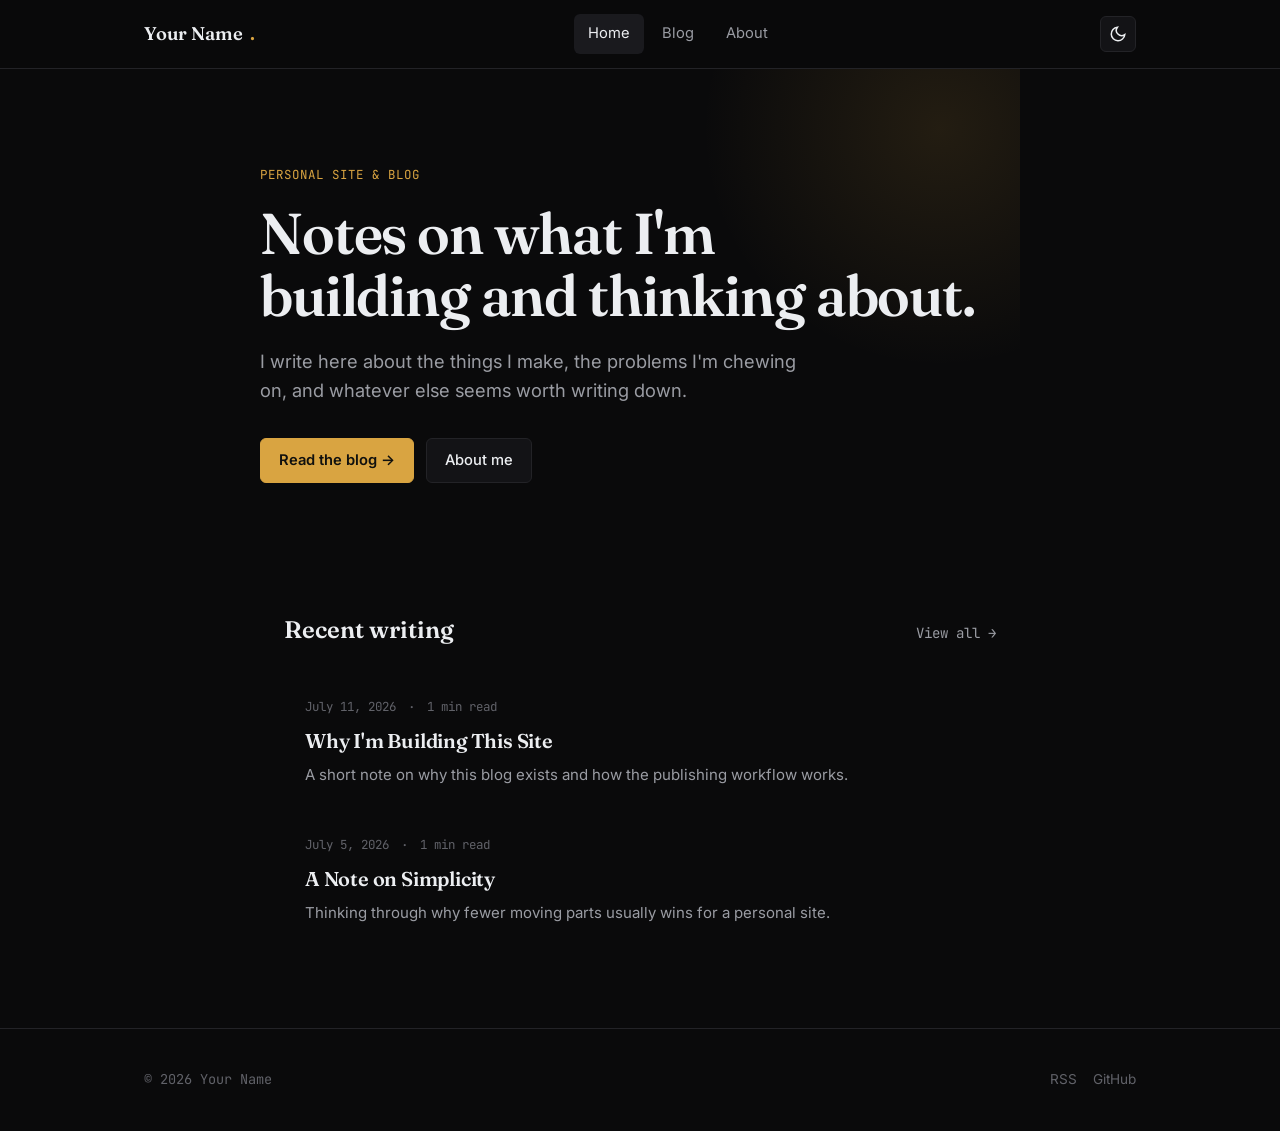
==== index.html @ 6873979b "Sifirdan kusursuz kurulum" ====
<!DOCTYPE html>
<html lang="en">
<head>
<meta charset="UTF-8">
<meta name="viewport" content="width=device-width, initial-scale=1.0">
<title>Your Name — Personal Site</title>
<meta name="description" content="Personal site and blog. Notes on things I'm building and thinking about.">

<!-- Open Graph / social preview -->
<meta property="og:type" content="website">
<meta property="og:title" content="Your Name — Personal Site">
<meta property="og:description" content="Personal site and blog. Notes on things I'm building and thinking about.">
<meta property="og:image" content="assets/img/og-cover.png">
<meta name="twitter:card" content="summary_large_image">

<link rel="icon" type="image/svg+xml" href="assets/img/favicon.svg">
<link rel="canonical" href="./">

<!-- Fonts -->
<link rel="preconnect" href="https://fonts.googleapis.com">
<link rel="preconnect" href="https://fonts.gstatic.com" crossorigin>
<link href="https://fonts.googleapis.com/css2?family=Fraunces:opsz,wght@9..144,500;9..144,600&family=Inter:wght@400;500;600&family=JetBrains+Mono:wght@400;500&display=swap" rel="stylesheet">

<link rel="stylesheet" href="assets/css/style.css">
<script src="assets/js/theme.js"></script>
</head>
<body>

<div id="reading-progress"></div>

<nav class="site-nav">
  <div class="inner">
    <a href="index.html" class="brand">Your Name<span class="dot">.</span></a>
    <div class="nav-links" id="nav-links">
      <a href="index.html">Home</a>
      <a href="blog.html">Blog</a>
      <a href="about.html">About</a>
    </div>
    <div class="nav-actions">
      <button class="icon-btn" id="theme-toggle" aria-label="Toggle color theme" aria-pressed="false">
        <svg viewBox="0 0 24 24" fill="none" stroke="currentColor" stroke-width="2"><path d="M21 12.79A9 9 0 1 1 11.21 3 7 7 0 0 0 21 12.79z"/></svg>
      </button>
      <button class="icon-btn nav-toggle" id="nav-toggle" aria-label="Toggle menu">
        <svg viewBox="0 0 24 24" fill="none" stroke="currentColor" stroke-width="2"><line x1="3" y1="6" x2="21" y2="6"/><line x1="3" y1="12" x2="21" y2="12"/><line x1="3" y1="18" x2="21" y2="18"/></svg>
      </button>
    </div>
  </div>
</nav>

<main>
  <section class="hero wrap">
    <p class="eyebrow">Personal site &amp; blog</p>
    <h1>Notes on what I'm<br>building and thinking about.</h1>
    <p class="lead">I write here about the things I make, the problems I'm chewing on, and whatever
      else seems worth writing down.</p>
    <div class="cta-row">
      <a class="btn btn-primary" href="blog.html">Read the blog →</a>
      <a class="btn" href="about.html">About me</a>
    </div>
  </section>

  <section class="wrap">
    <div class="section-head">
      <h2>Recent writing</h2>
      <a href="blog.html">View all →</a>
    </div>
    <div class="post-list" id="recent-posts">
      <div class="skeleton skeleton-line" style="width:60%"></div>
      <div class="skeleton skeleton-line" style="width:40%"></div>
    </div>
  </section>
</main>

<footer class="site-footer">
  <div class="inner">
    <p>© <span id="year"></span> Your Name</p>
    <div class="links">
      <a href="rss.xml">RSS</a>
      <a href="https://github.com/your-username" target="_blank" rel="noopener">GitHub</a>
    </div>
  </div>
</footer>

<script>document.getElementById("year").textContent = new Date().getFullYear();</script>
<script src="assets/js/nav.js"></script>
<script type="module" src="assets/js/home.js"></script>
</body>
</html>
---- assets/css/style.css ----
/* ==========================================================================
   Design tokens
   Palette: near-black canvas + warm brass accent (not blue/green/terracotta
   default). Display face "Fraunces" (editorial serif) for headlines, "Inter"
   for UI/body, "JetBrains Mono" for code + meta/data readouts.
   ========================================================================== */
:root {
  --bg: #0a0a0b;
  --bg-elevated: #131316;
  --bg-hover: #1a1a1e;
  --border: #232327;
  --text: #eceef1;
  --text-muted: #9a9ca3;
  --text-faint: #616269;
  --accent: #d9a441;
  --accent-strong: #f0bc5e;
  --accent-soft: rgba(217, 164, 65, 0.12);
  --code-bg: #111113;
  --shadow: 0 8px 30px rgba(0, 0, 0, 0.35);
  --radius-sm: 6px;
  --radius: 10px;
  --radius-lg: 16px;
  --ease: cubic-bezier(0.16, 1, 0.3, 1);
  --font-display: "Fraunces", Georgia, serif;
  --font-body: "Inter", -apple-system, BlinkMacSystemFont, "Segoe UI", sans-serif;
  --font-mono: "JetBrains Mono", ui-monospace, Menlo, Consolas, monospace;
  --max-width: 760px;
  --max-width-wide: 1040px;
  color-scheme: dark;
}

:root[data-theme="light"] {
  --bg: #fbfbf9;
  --bg-elevated: #ffffff;
  --bg-hover: #f2f1ee;
  --border: #e7e5e0;
  --text: #17181a;
  --text-muted: #63656b;
  --text-faint: #97989d;
  --accent: #b1791f;
  --accent-strong: #96650f;
  --accent-soft: rgba(177, 121, 31, 0.1);
  --code-bg: #f4f3f0;
  --shadow: 0 8px 30px rgba(0, 0, 0, 0.08);
  color-scheme: light;
}

* { box-sizing: border-box; }
html { scroll-behavior: smooth; }

body {
  margin: 0;
  background: var(--bg);
  color: var(--text);
  font-family: var(--font-body);
  font-size: 16px;
  line-height: 1.6;
  -webkit-font-smoothing: antialiased;
  transition: background .25s var(--ease), color .25s var(--ease);
}

@media (prefers-reduced-motion: reduce) {
  html { scroll-behavior: auto; }
  * { animation-duration: 0.01ms !important; transition-duration: 0.01ms !important; }
}

a { color: inherit; text-decoration: none; }
img { max-width: 100%; display: block; border-radius: var(--radius); }
::selection { background: var(--accent-soft); color: var(--text); }

.wrap { max-width: var(--max-width); margin: 0 auto; padding: 0 24px; }
.wrap-wide { max-width: var(--max-width-wide); margin: 0 auto; padding: 0 24px; }

/* ---------------------------------- Reading progress bar ---------------------------------- */
#reading-progress {
  position: fixed; top: 0; left: 0; height: 3px; width: 0%;
  background: linear-gradient(90deg, var(--accent), var(--accent-strong));
  z-index: 200; transition: width .1s linear;
}

/* ---------------------------------- Nav ---------------------------------- */
.site-nav {
  position: sticky; top: 0; z-index: 100;
  backdrop-filter: blur(14px) saturate(140%);
  background: color-mix(in srgb, var(--bg) 78%, transparent);
  border-bottom: 1px solid var(--border);
}
.site-nav .inner {
  max-width: var(--max-width-wide); margin: 0 auto; padding: 14px 24px;
  display: flex; align-items: center; justify-content: space-between;
}
.brand {
  font-family: var(--font-display); font-weight: 600; font-size: 1.15rem;
  letter-spacing: -0.01em; display: flex; align-items: center; gap: 8px;
}
.brand .dot { color: var(--accent); }
.nav-links { display: flex; align-items: center; gap: 4px; }
.nav-links a {
  padding: 8px 14px; border-radius: var(--radius-sm); font-size: 0.92rem;
  color: var(--text-muted); transition: color .2s var(--ease), background .2s var(--ease);
}
.nav-links a:hover, .nav-links a.active { color: var(--text); background: var(--bg-hover); }
.nav-actions { display: flex; align-items: center; gap: 8px; }

.icon-btn {
  width: 36px; height: 36px; display: grid; place-items: center;
  border-radius: var(--radius-sm); border: 1px solid var(--border);
  background: var(--bg-elevated); color: var(--text); cursor: pointer;
  transition: transform .15s var(--ease), background .2s var(--ease), border-color .2s var(--ease);
}
.icon-btn:hover { background: var(--bg-hover); border-color: var(--text-faint); }
.icon-btn:active { transform: scale(0.94); }
.icon-btn svg { width: 18px; height: 18px; }

.nav-toggle { display: none; }

@media (max-width: 720px) {
  .nav-links { position: fixed; inset: 60px 16px auto 16px; flex-direction: column;
    background: var(--bg-elevated); border: 1px solid var(--border); border-radius: var(--radius-lg);
    padding: 8px; box-shadow: var(--shadow); transform: translateY(-8px); opacity: 0; pointer-events: none;
    transition: all .22s var(--ease); }
  .nav-links.open { transform: translateY(0); opacity: 1; pointer-events: auto; }
  .nav-links a { width: 100%; }
  .nav-toggle { display: grid; }
}

/* ---------------------------------- Buttons ---------------------------------- */
.btn {
  display: inline-flex; align-items: center; gap: 8px; padding: 10px 18px;
  border-radius: var(--radius-sm); font-size: 0.92rem; font-weight: 500;
  border: 1px solid var(--border); cursor: pointer; background: var(--bg-elevated); color: var(--text);
  transition: all .2s var(--ease);
}
.btn:hover { border-color: var(--text-faint); transform: translateY(-1px); }
.btn-primary { background: var(--accent); border-color: var(--accent); color: #10100e; font-weight: 600; }
.btn-primary:hover { background: var(--accent-strong); border-color: var(--accent-strong); }

/* ---------------------------------- Hero ---------------------------------- */
.hero {
  padding: 96px 0 64px; position: relative; overflow: hidden;
}
.hero::before {
  content: ""; position: absolute; top: -180px; right: -160px; width: 480px; height: 480px;
  background: radial-gradient(circle, var(--accent-soft), transparent 70%);
  pointer-events: none;
}
.eyebrow {
  font-family: var(--font-mono); font-size: 0.78rem; letter-spacing: 0.08em; text-transform: uppercase;
  color: var(--accent); margin: 0 0 18px;
}
.hero h1 {
  font-family: var(--font-display); font-size: clamp(2.4rem, 5.5vw, 3.6rem); line-height: 1.08;
  letter-spacing: -0.02em; margin: 0 0 20px; font-weight: 600;
  opacity: 0; animation: rise .7s var(--ease) forwards;
}
.hero p.lead {
  font-size: 1.15rem; color: var(--text-muted); max-width: 46ch; margin: 0 0 32px;
  opacity: 0; animation: rise .7s .1s var(--ease) forwards;
}
.hero .cta-row { display: flex; gap: 12px; flex-wrap: wrap; opacity: 0; animation: rise .7s .2s var(--ease) forwards; }

@keyframes rise { from { opacity: 0; transform: translateY(14px); } to { opacity: 1; transform: translateY(0); } }

/* ---------------------------------- Section headers ---------------------------------- */
.section-head { display: flex; align-items: baseline; justify-content: space-between; margin: 64px 0 24px; }
.section-head h2 { font-family: var(--font-display); font-size: 1.5rem; font-weight: 600; margin: 0; }
.section-head a { font-size: 0.88rem; color: var(--text-muted); font-family: var(--font-mono); }
.section-head a:hover { color: var(--accent); }

/* ---------------------------------- Post cards ---------------------------------- */
.post-list { display: flex; flex-direction: column; gap: 2px; }
.post-card {
  display: block; padding: 22px 20px; border-radius: var(--radius); border: 1px solid transparent;
  transition: background .2s var(--ease), border-color .2s var(--ease), transform .2s var(--ease);
}
.post-card:hover { background: var(--bg-elevated); border-color: var(--border); transform: translateX(2px); }
.post-card .meta-row {
  display: flex; gap: 12px; align-items: center; font-family: var(--font-mono); font-size: 0.78rem;
  color: var(--text-faint); margin-bottom: 8px; flex-wrap: wrap;
}
.post-card h3 {
  font-family: var(--font-display); font-size: 1.25rem; font-weight: 600; margin: 0 0 6px; letter-spacing: -0.01em;
}
.post-card p { margin: 0; color: var(--text-muted); font-size: 0.94rem; }
.tag {
  display: inline-block; padding: 2px 10px; border-radius: 100px; border: 1px solid var(--border);
  color: var(--text-muted); font-size: 0.72rem; font-family: var(--font-mono);
}
.tag:hover { border-color: var(--accent); color: var(--accent); }
.empty-state { padding: 60px 20px; text-align: center; color: var(--text-muted); }
.empty-state h3 { font-family: var(--font-display); color: var(--text); margin-bottom: 8px; }

/* ---------------------------------- Search ---------------------------------- */
.search-box { position: relative; margin-bottom: 8px; }
.search-box input {
  width: 100%; padding: 14px 44px 14px 44px; border-radius: var(--radius); border: 1px solid var(--border);
  background: var(--bg-elevated); color: var(--text); font-size: 0.95rem; font-family: var(--font-body);
}
.search-box input:focus { outline: none; border-color: var(--accent); }
.search-box svg { position: absolute; left: 14px; top: 50%; transform: translateY(-50%); width: 18px; height: 18px; color: var(--text-faint); }
.search-count { font-family: var(--font-mono); font-size: 0.78rem; color: var(--text-faint); margin: 8px 0 0; }

/* ---------------------------------- Article layout ---------------------------------- */
.article-layout { display: grid; grid-template-columns: 1fr 220px; gap: 48px; align-items: start; padding: 48px 0 100px; }
.article-layout .wrap-wide { display: contents; }
@media (max-width: 980px) { .article-layout { grid-template-columns: 1fr; } .toc-col { display: none; } }

.article-head { margin-bottom: 36px; }
.article-head .meta-row {
  font-family: var(--font-mono); font-size: 0.8rem; color: var(--text-faint);
  display: flex; gap: 14px; flex-wrap: wrap; margin-bottom: 14px;
}
.article-head h1 {
  font-family: var(--font-display); font-size: clamp(2rem, 4.5vw, 2.8rem); line-height: 1.12;
  letter-spacing: -0.02em; margin: 0 0 14px;
}
.article-head .desc { color: var(--text-muted); font-size: 1.05rem; margin: 0 0 16px; }
.article-head .tags { display: flex; gap: 8px; flex-wrap: wrap; }

.toc-col { position: sticky; top: 90px; font-size: 0.85rem; }
.toc-col h4 { font-family: var(--font-mono); text-transform: uppercase; letter-spacing: .06em; font-size: .72rem; color: var(--text-faint); margin: 0 0 12px; }
.toc-col ol { list-style: none; margin: 0; padding: 0; border-left: 1px solid var(--border); }
.toc-col li { margin: 0; }
.toc-col a {
  display: block; padding: 6px 0 6px 14px; color: var(--text-muted); border-left: 2px solid transparent; margin-left: -1px;
  transition: color .15s, border-color .15s;
}
.toc-col a.level-3 { padding-left: 26px; font-size: .82em; }
.toc-col a:hover, .toc-col a.active { color: var(--accent); border-color: var(--accent); }

/* ---------------------------------- Markdown article content ---------------------------------- */
.article-content { font-size: 1.05rem; }
.article-content > * + * { margin-top: 1.3em; }
.article-content h2 {
  font-family: var(--font-display); font-size: 1.65rem; margin-top: 2.2em; scroll-margin-top: 90px; letter-spacing: -.01em;
}
.article-content h3 { font-family: var(--font-display); font-size: 1.28rem; margin-top: 1.8em; scroll-margin-top: 90px; }
.article-content p { color: var(--text); }
.article-content strong { color: var(--text); font-weight: 650; }
.article-content a { color: var(--accent); border-bottom: 1px solid var(--accent-soft); }
.article-content a:hover { border-color: var(--accent); }
.article-content ul, .article-content ol { padding-left: 1.4em; }
.article-content li + li { margin-top: .4em; }
.article-content blockquote {
  margin: 0; padding: 4px 0 4px 20px; border-left: 3px solid var(--accent);
  color: var(--text-muted); font-style: italic; position: relative;
}
.article-content code {
  font-family: var(--font-mono); background: var(--code-bg); padding: 2px 6px; border-radius: 4px; font-size: .88em;
  border: 1px solid var(--border);
}
.article-content pre {
  background: var(--code-bg); border: 1px solid var(--border); border-radius: var(--radius);
  padding: 18px 20px; overflow-x: auto; position: relative;
}
.article-content pre code { background: none; border: none; padding: 0; font-size: .87rem; line-height: 1.6; }
.code-copy-btn {
  position: absolute; top: 10px; right: 10px; font-family: var(--font-mono); font-size: .7rem;
  padding: 4px 10px; border-radius: 5px; border: 1px solid var(--border); background: var(--bg-elevated);
  color: var(--text-muted); cursor: pointer; opacity: 0; transition: opacity .15s;
}
.article-content pre:hover .code-copy-btn { opacity: 1; }
.code-copy-btn.copied { color: var(--accent); border-color: var(--accent); }
.article-content hr { border: none; border-top: 1px solid var(--border); margin: 2.4em 0; }
.article-content img { margin: 8px auto; }
.article-content figure { margin: 0; text-align: center; }
.article-content figcaption { font-size: .85rem; color: var(--text-faint); margin-top: 8px; }
.footnotes { margin-top: 4em; padding-top: 1.5em; border-top: 1px solid var(--border); font-size: .9rem; color: var(--text-muted); }
.footnotes ol { padding-left: 1.2em; }
.footnote-ref { font-size: .75em; vertical-align: super; color: var(--accent); }
.footnote-backref { margin-left: 6px; color: var(--accent); }

/* ---------------------------------- Prev/Next nav ---------------------------------- */
.post-nav { display: grid; grid-template-columns: 1fr 1fr; gap: 16px; margin-top: 64px; }
.post-nav a {
  border: 1px solid var(--border); border-radius: var(--radius); padding: 18px; display: block;
  transition: border-color .2s, background .2s;
}
.post-nav a:hover { border-color: var(--accent); background: var(--bg-elevated); }
.post-nav .dir { font-family: var(--font-mono); font-size: .72rem; color: var(--text-faint); text-transform: uppercase; letter-spacing: .05em; }
.post-nav .title { font-family: var(--font-display); margin-top: 6px; font-size: 1rem; }
.post-nav .next { text-align: right; grid-column: 2; }
@media (max-width: 560px) { .post-nav { grid-template-columns: 1fr; } .post-nav .next { text-align: left; grid-column: 1; } }

/* ---------------------------------- About page ---------------------------------- */
.about-page { padding: 72px 0 100px; }
.about-page h1 { font-family: var(--font-display); font-size: clamp(2rem, 5vw, 2.8rem); margin-bottom: 24px; }
.about-page .prose p { color: var(--text-muted); margin-bottom: 1.1em; font-size: 1.05rem; }
.about-page .prose strong { color: var(--text); }
.social-row { display: flex; gap: 10px; margin-top: 32px; flex-wrap: wrap; }

/* ---------------------------------- 404 ---------------------------------- */
.error-page {
  min-height: 70vh; display: flex; flex-direction: column; align-items: center; justify-content: center;
  text-align: center; padding: 40px 24px;
}
.error-page .code {
  font-family: var(--font-display); font-size: clamp(5rem, 18vw, 9rem); font-weight: 600; line-height: 1;
  color: var(--text); letter-spacing: -0.03em;
}
.error-page .code span { color: var(--accent); }
.error-page p { color: var(--text-muted); margin: 12px 0 28px; }

/* ---------------------------------- Footer ---------------------------------- */
.site-footer { border-top: 1px solid var(--border); padding: 40px 0; margin-top: 80px; }
.site-footer .inner { max-width: var(--max-width-wide); margin: 0 auto; padding: 0 24px; display: flex; justify-content: space-between; align-items: center; gap: 12px; flex-wrap: wrap; }
.site-footer p { color: var(--text-faint); font-size: .85rem; margin: 0; font-family: var(--font-mono); }
.site-footer .links { display: flex; gap: 16px; }
.site-footer a { color: var(--text-faint); font-size: .85rem; }
.site-footer a:hover { color: var(--accent); }

/* ---------------------------------- Skeleton loading ---------------------------------- */
.skeleton { background: linear-gradient(90deg, var(--bg-elevated) 25%, var(--bg-hover) 37%, var(--bg-elevated) 63%); background-size: 400% 100%; animation: shimmer 1.4s ease infinite; border-radius: var(--radius); }
@keyframes shimmer { 0% { background-position: 100% 50%; } 100% { background-position: 0 50%; } }
.skeleton-line { height: 14px; margin-bottom: 10px; }

/* ---------------------------------- Reveal-on-scroll ---------------------------------- */
.reveal { opacity: 0; transform: translateY(10px); transition: opacity .5s var(--ease), transform .5s var(--ease); }
.reveal.in { opacity: 1; transform: translateY(0); }
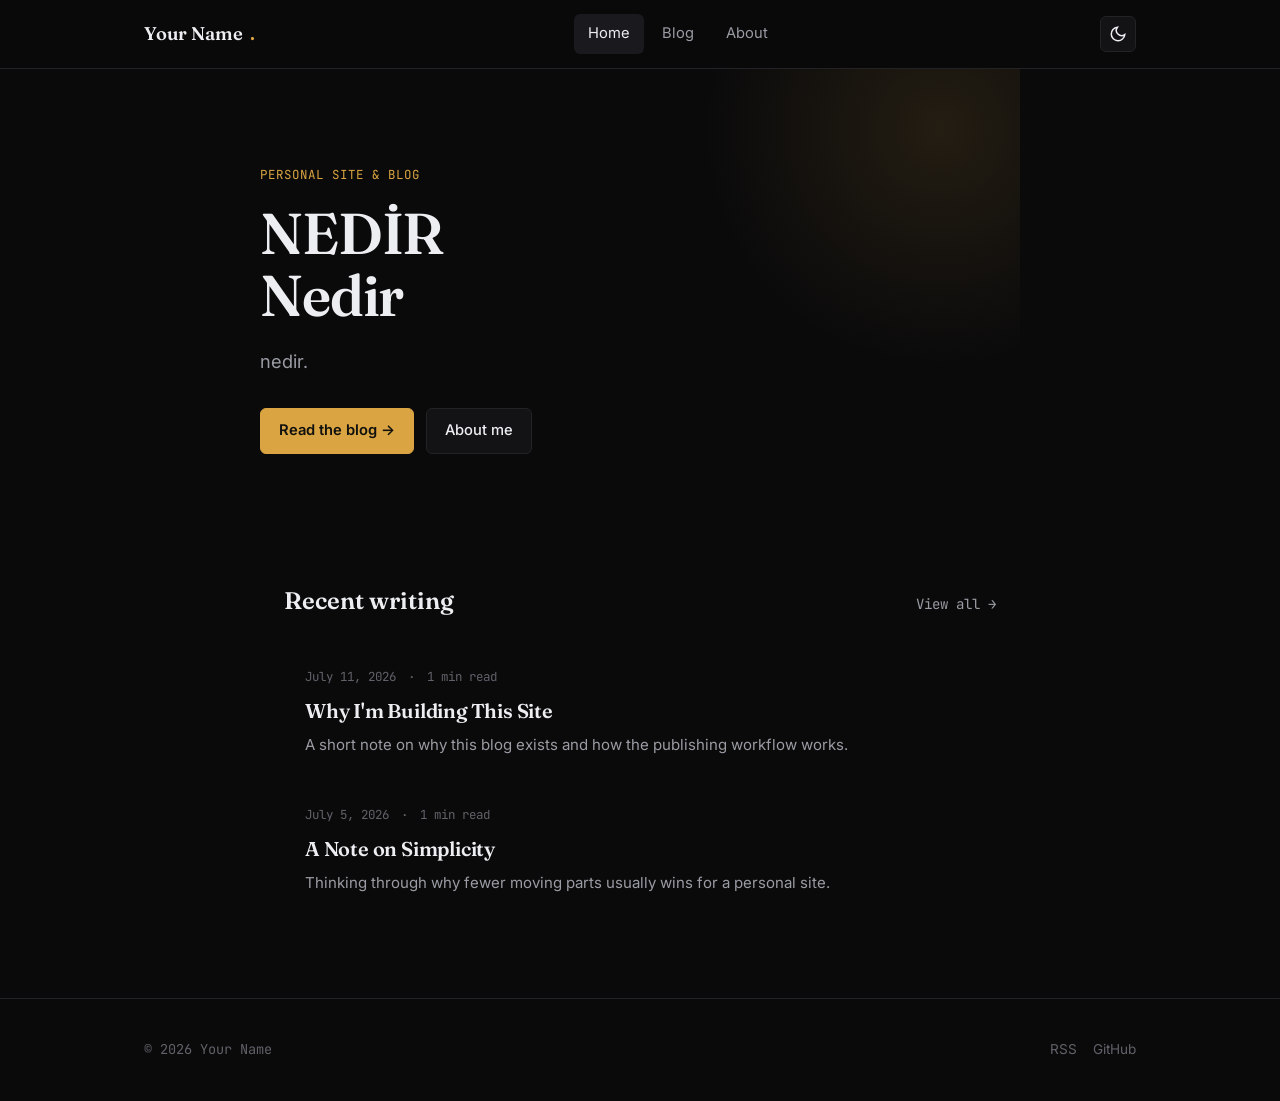
==== commit 859df1b7: "yeni yazi eklendi veya guncellendi" ====
--- a/index.html
+++ b/index.html
@@ -50,9 +50,8 @@
 <main>
   <section class="hero wrap">
     <p class="eyebrow">Personal site &amp; blog</p>
-    <h1>Notes on what I'm<br>building and thinking about.</h1>
-    <p class="lead">I write here about the things I make, the problems I'm chewing on, and whatever
-      else seems worth writing down.</p>
+    <h1>NEDİR<br>Nedir</h1>
+    <p class="lead">nedir.</p>
     <div class="cta-row">
       <a class="btn btn-primary" href="blog.html">Read the blog →</a>
       <a class="btn" href="about.html">About me</a>
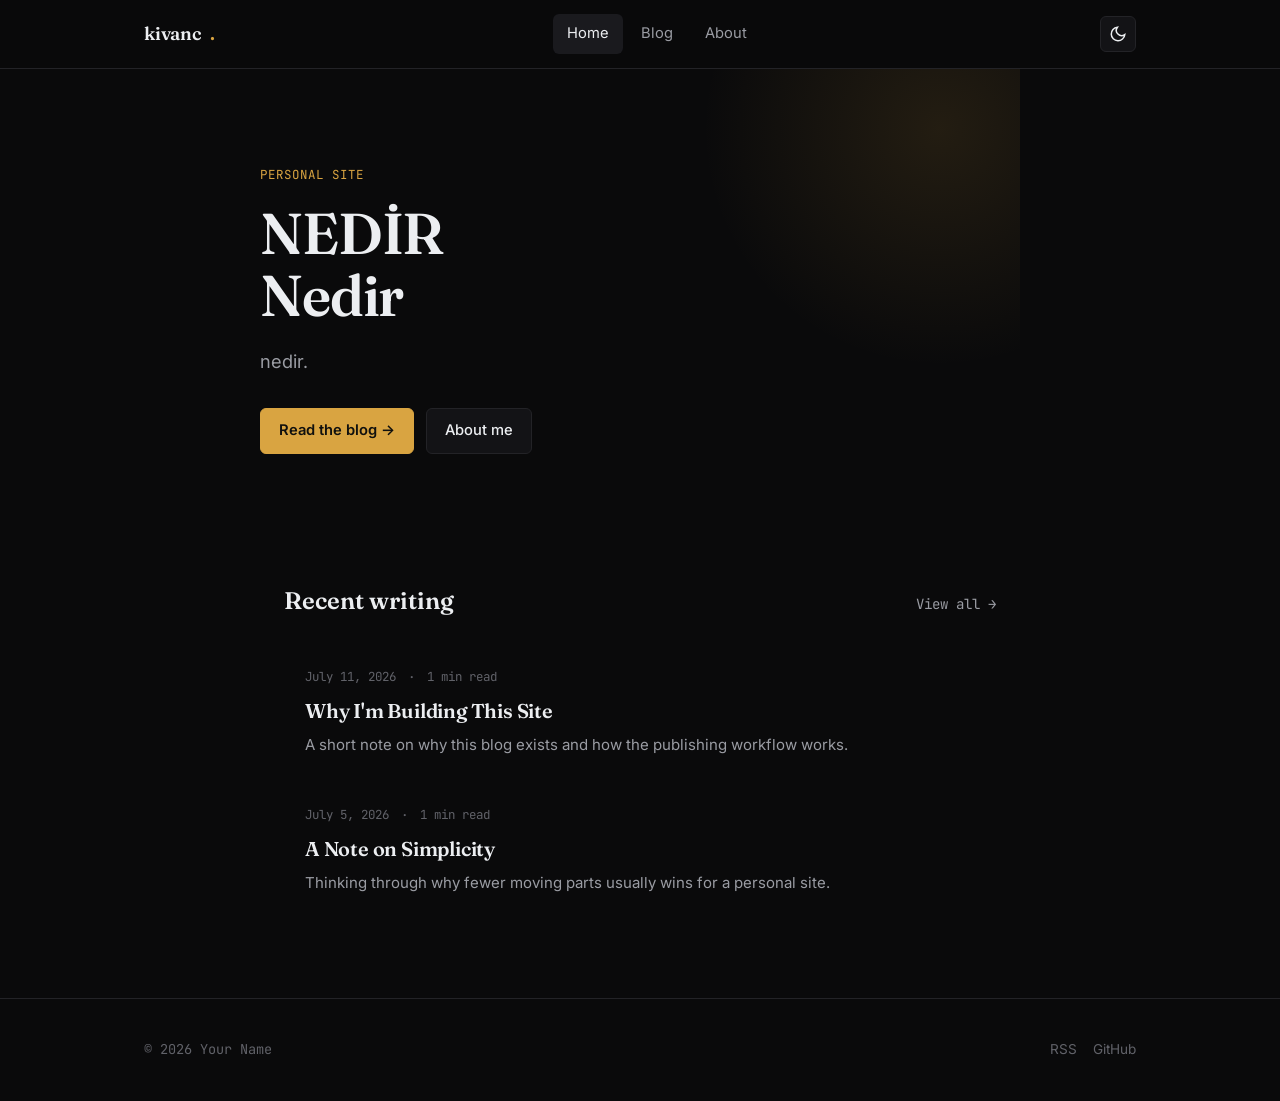
==== commit 2f5e6f12: "yeni yazi eklendi veya guncellendi" ====
--- a/index.html
+++ b/index.html
@@ -30,7 +30,7 @@
 
 <nav class="site-nav">
   <div class="inner">
-    <a href="index.html" class="brand">Your Name<span class="dot">.</span></a>
+    <a href="index.html" class="brand">kivanc<span class="dot">.</span></a>
     <div class="nav-links" id="nav-links">
       <a href="index.html">Home</a>
       <a href="blog.html">Blog</a>
@@ -49,7 +49,7 @@
 
 <main>
   <section class="hero wrap">
-    <p class="eyebrow">Personal site &amp; blog</p>
+    <p class="eyebrow">personal site</p>
     <h1>NEDİR<br>Nedir</h1>
     <p class="lead">nedir.</p>
     <div class="cta-row">
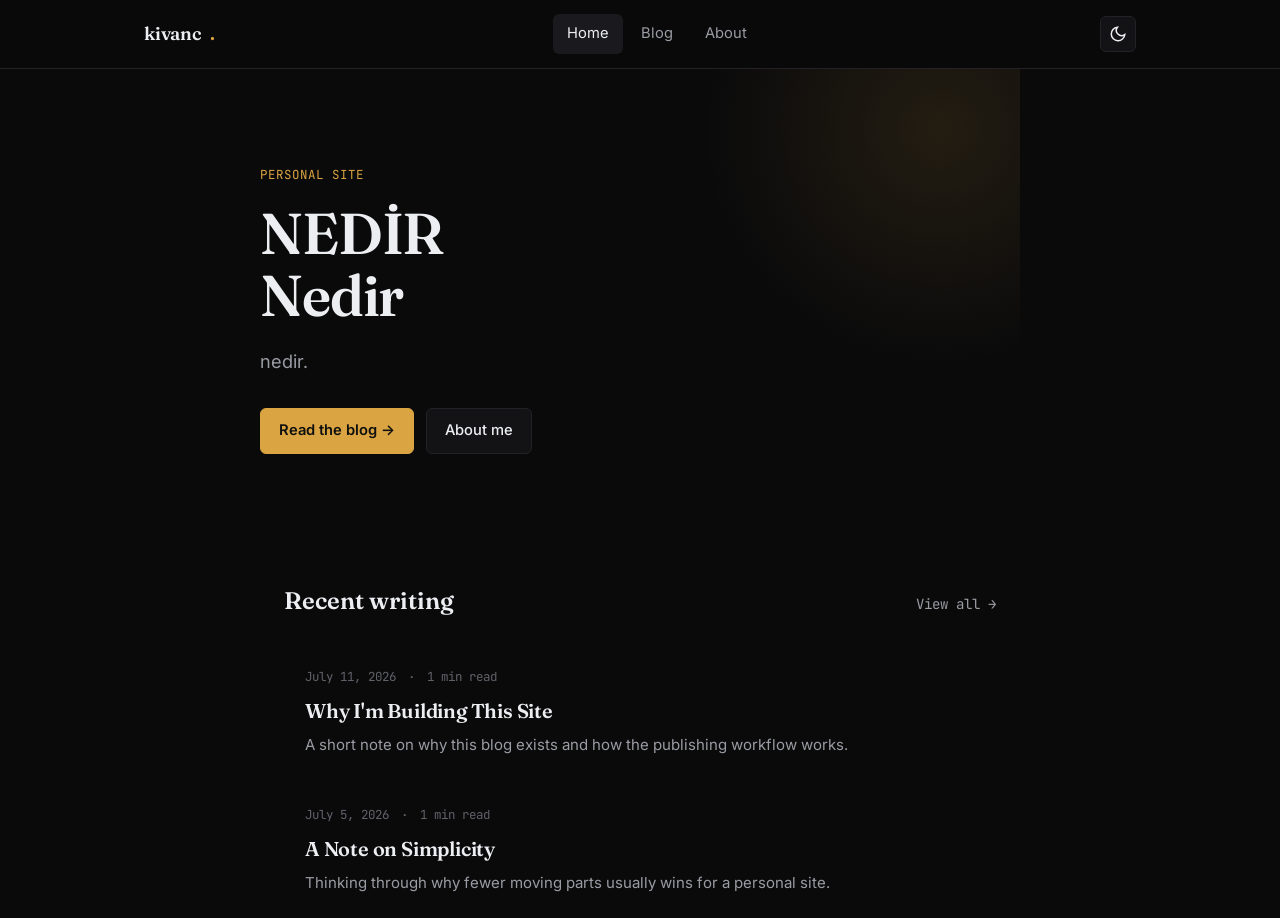
==== commit 8edf40f9: "yeni yazi eklendi veya guncellendi" ====
--- a/index.html
+++ b/index.html
@@ -3,12 +3,12 @@
 <head>
 <meta charset="UTF-8">
 <meta name="viewport" content="width=device-width, initial-scale=1.0">
-<title>Your Name — Personal Site</title>
+<title>kivanc</title>
 <meta name="description" content="Personal site and blog. Notes on things I'm building and thinking about.">
 
 <!-- Open Graph / social preview -->
 <meta property="og:type" content="website">
-<meta property="og:title" content="Your Name — Personal Site">
+<meta property="og:title" content="kivanc — Personal Site">
 <meta property="og:description" content="Personal site and blog. Notes on things I'm building and thinking about.">
 <meta property="og:image" content="assets/img/og-cover.png">
 <meta name="twitter:card" content="summary_large_image">
@@ -70,16 +70,6 @@
   </section>
 </main>
 
-<footer class="site-footer">
-  <div class="inner">
-    <p>© <span id="year"></span> Your Name</p>
-    <div class="links">
-      <a href="rss.xml">RSS</a>
-      <a href="https://github.com/your-username" target="_blank" rel="noopener">GitHub</a>
-    </div>
-  </div>
-</footer>
-
 <script>document.getElementById("year").textContent = new Date().getFullYear();</script>
 <script src="assets/js/nav.js"></script>
 <script type="module" src="assets/js/home.js"></script>
